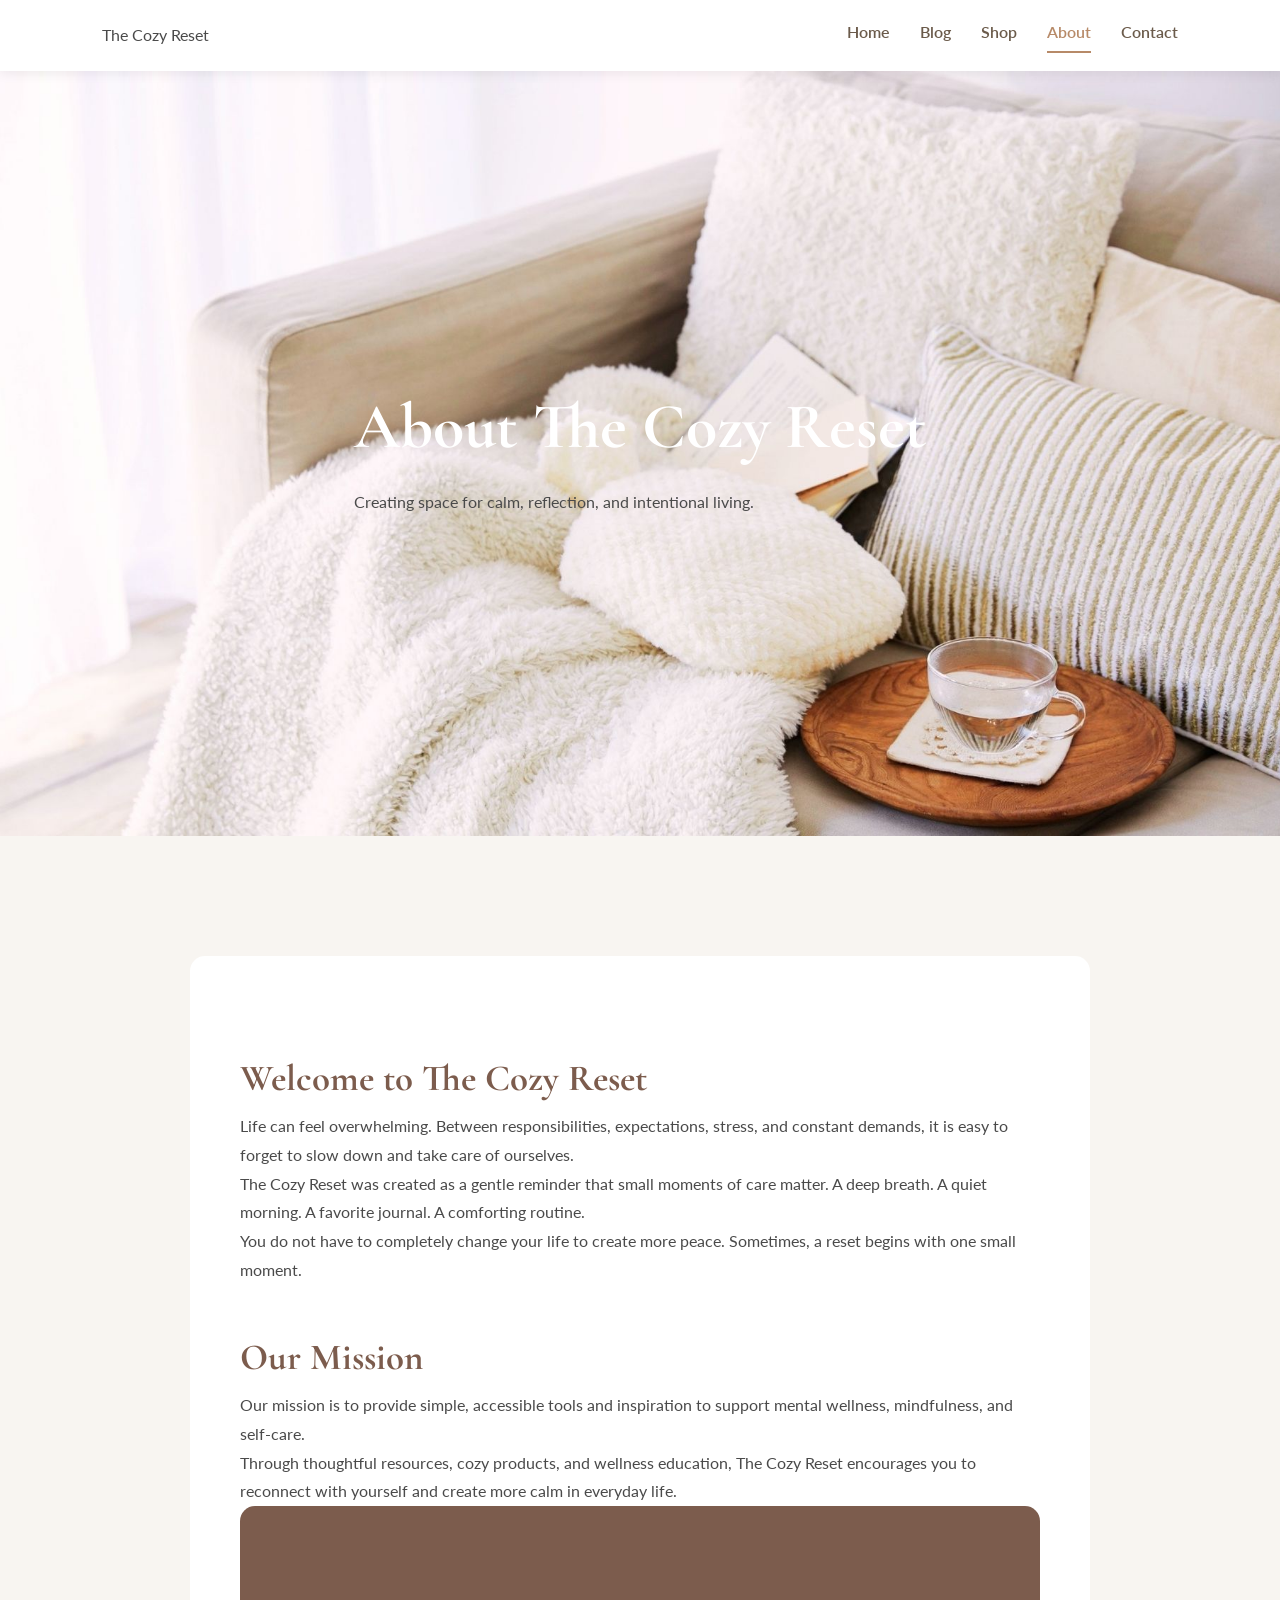
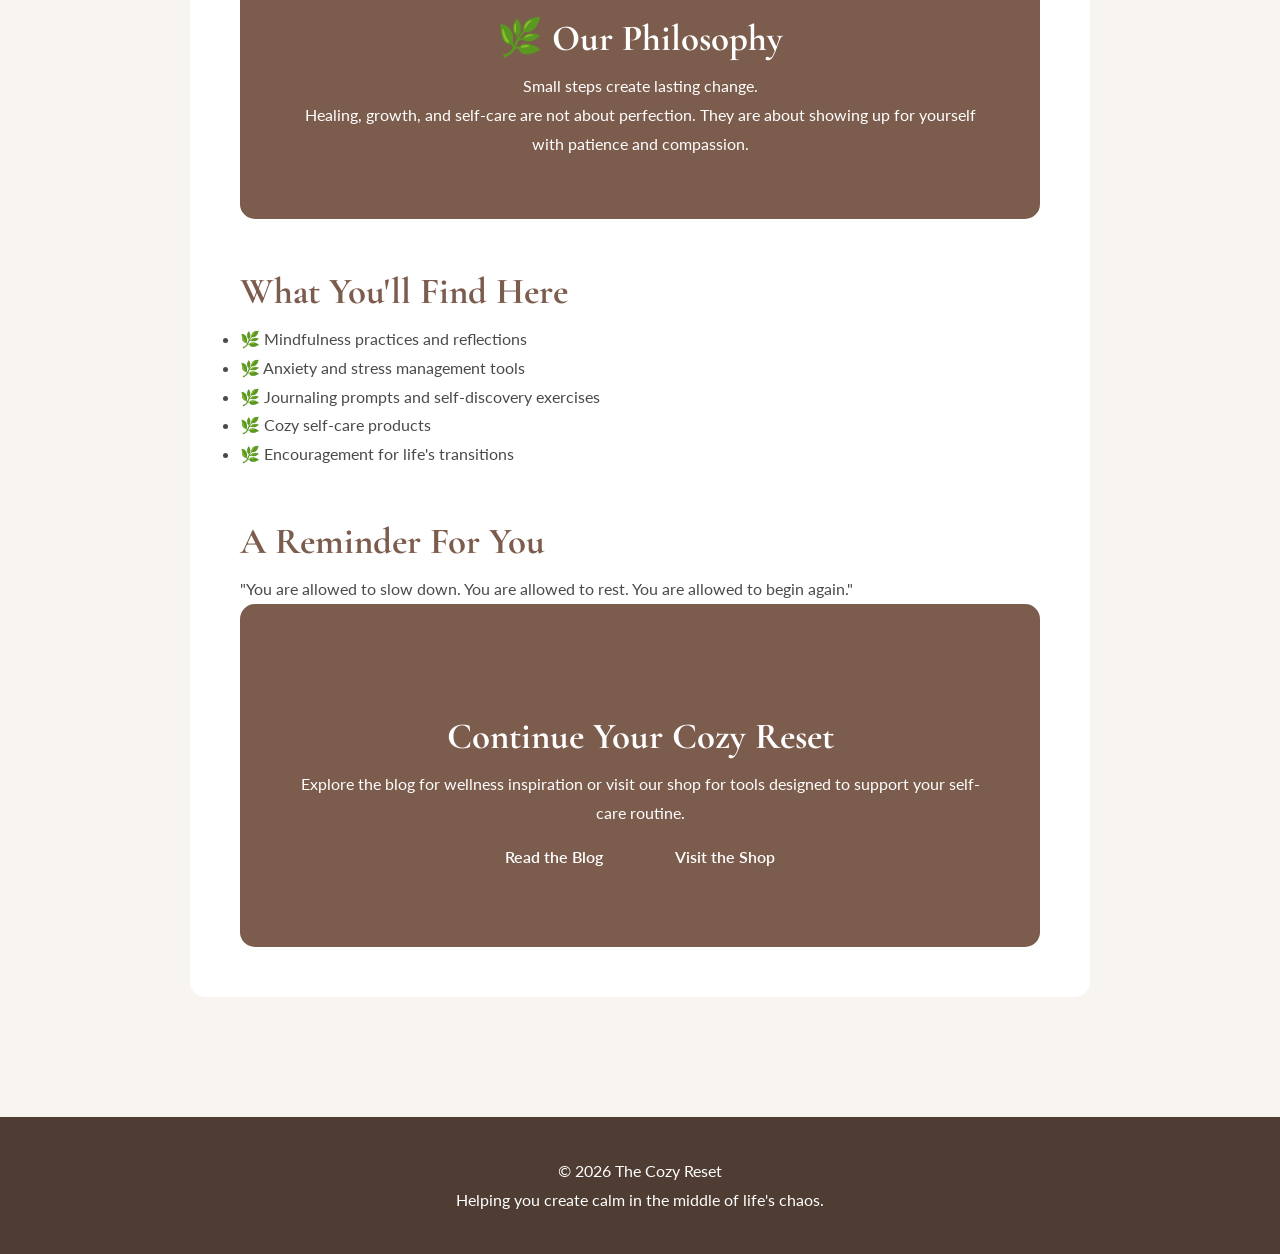
==== about.html @ 55be6991 "Add page hero overlay to about.html" ====
<!DOCTYPE html>
<html lang="en">

<head>

<meta charset="UTF-8">

<meta name="viewport" content="width=device-width, initial-scale=1.0">

<title>About The Cozy Reset</title>

<link rel="stylesheet" href="css/style.css">

</head>


<body>


<header>

<div class="logo">
The Cozy Reset
</div>


<nav>

<a href="index.html">Home</a>

<a href="blog.html">Blog</a>

<a href="shop.html">Shop</a>

<a href="about.html" class="active">About</a>

<a href="contact.html">Contact</a>

</nav>

</header>





<section class="hero">
    <div class="page-hero-overlay">

<div>

<h1>
About The Cozy Reset
</h1>

<p>
Creating space for calm, reflection, and intentional living.
</p>

</div>

</section>







<section class="section">


<div class="article">


<h2>
Welcome to The Cozy Reset
</h2>


<p>
Life can feel overwhelming. Between responsibilities, expectations, stress, and constant demands, it is easy to forget to slow down and take care of ourselves.
</p>


<p>
The Cozy Reset was created as a gentle reminder that small moments of care matter. A deep breath. A quiet morning. A favorite journal. A comforting routine.
</p>


<p>
You do not have to completely change your life to create more peace. Sometimes, a reset begins with one small moment.
</p>






<h2>
Our Mission
</h2>


<p>
Our mission is to provide simple, accessible tools and inspiration to support mental wellness, mindfulness, and self-care.
</p>


<p>
Through thoughtful resources, cozy products, and wellness education, The Cozy Reset encourages you to reconnect with yourself and create more calm in everyday life.
</p>






<div class="shop-box">


<h2>
🌿 Our Philosophy
</h2>


<p>
Small steps create lasting change.
</p>


<p>
Healing, growth, and self-care are not about perfection.
They are about showing up for yourself with patience and compassion.
</p>


</div>







<h2>
What You'll Find Here
</h2>


<ul>

<li>
🌿 Mindfulness practices and reflections
</li>

<li>
🌿 Anxiety and stress management tools
</li>

<li>
🌿 Journaling prompts and self-discovery exercises
</li>

<li>
🌿 Cozy self-care products
</li>

<li>
🌿 Encouragement for life's transitions
</li>

</ul>







<h2>
A Reminder For You
</h2>


<blockquote>

"You are allowed to slow down.
You are allowed to rest.
You are allowed to begin again."

</blockquote>







<div class="shop-box">


<h2>
Continue Your Cozy Reset
</h2>


<p>
Explore the blog for wellness inspiration or visit our shop for tools designed to support your self-care routine.
</p>


<a class="btn" href="blog.html">
Read the Blog
</a>


<a class="btn btn-light" href="shop.html">
Visit the Shop
</a>


</div>




</div>


</section>






<footer>


<p>
© 2026 The Cozy Reset
</p>


<p>
Helping you create calm in the middle of life's chaos.
</p>


</footer>



</body>

</html>
---- css/style.css ----
/* ==================================
   THE COZY RESET
   Main Website Styles
================================== */

@import url('https://fonts.googleapis.com/css2?family=Cormorant+Garamond:wght@400;500;600;700&family=Lato:wght@300;400;700&display=swap');


:root {
    --cream: #F8F5F1;
    --white: #FFFFFF;
    --brown: #7C5C4D;
    --sage: #A3B18A;
    --beige: #E6D8C9;
    --light: #F3EEE8;
    --text: #4A4A4A;
}


/* RESET */

* {
    margin:0;
    padding:0;
    box-sizing:border-box;
}


body {
    background:var(--cream);
    color:var(--text);
    font-family:'Lato', sans-serif;
    line-height:1.8;
}


h1,
h2,
h3 {
    font-family:'Cormorant Garamond', serif;
    color:var(--brown);
}


a {
    text-decoration:none;
    color:inherit;
}


/* ==================================
   HEADER
================================== */

header {
    background: #ffffff;
    padding: 18px 8%;
    display: flex;
    justify-content: space-between;
    align-items: center;
    position: sticky;
    top: 0;
    z-index: 1000;
    box-shadow: 0 2px 12px rgba(0,0,0,.08);
}

.logo img{
    height:60px;
    width:auto;
}

nav{
    display:flex;
    gap:30px;
}

nav a {
    color: #6b5b4b;
    text-decoration: none;
    font-weight: 600;
    transition: color 0.25s ease;
}

nav a:hover {
    color: #b78a68;
}

nav a.active {
    color: #b78a68;
    border-bottom: 2px solid #b78a68;
    padding-bottom: 4px;
}


/* ==================================
   BUTTONS
================================== */


.btn{

    display:inline-block;

    padding:15px 34px;

    background:#7c5c4d;

    color:white;

    text-decoration:none;

    border-radius:40px;

    font-weight:600;

    transition:.3s;

}

.btn:hover{

    transform:translateY(-3px);

    background:#6b4d40;

}

.btn-outline{

    background:transparent;

    border:2px solid white;

}

.btn-outline:hover{

    background:white;

    color:#7c5c4d;

}




/* ==========================
   HERO
========================== */

.hero{

    position:relative;

    min-height:85vh;

    background:url("../images/home-hero.jpg") center center/cover no-repeat;

    display:flex;

    align-items:center;

    justify-content:center;

}

.hero-overlay{

    position:absolute;

    inset:0;

    background:rgba(0,0,0,.35);

    display:flex;

    align-items:center;

    justify-content:center;

    padding:40px;

}

.hero-content{

    max-width:700px;

    text-align:center;

    color:white;

}

.hero-kicker{

    text-transform:uppercase;

    letter-spacing:3px;

    font-size:.95rem;

    margin-bottom:20px;

    opacity:.9;

}

.hero h1{

    font-size:4rem;

    line-height:1.15;

    margin-bottom:25px;

    color:white;

}

.hero-text{

    font-size:1.2rem;

    line-height:1.8;

    margin-bottom:40px;

}

.hero-buttons{

    display:flex;

    justify-content:center;

    gap:20px;

    flex-wrap:wrap;

}

/* ==========================
   START YOUR RESET
========================== */

.start-reset{

    padding:90px 8%;

    background:#faf7f3;

}

.section-title{

    text-align:center;

    max-width:700px;

    margin:0 auto 60px;

}

.eyebrow{

    letter-spacing:3px;

    text-transform:uppercase;

    color:#b78a68;

    font-size:.85rem;

    margin-bottom:15px;

}

.section-title h2{

    font-size:2.7rem;

    color:#7c5c4d;

    margin-bottom:20px;

}

.section-intro{

    font-size:1.1rem;

    line-height:1.8;

    color:#666;

}

.card-grid{

    display:grid;

    grid-template-columns:repeat(auto-fit,minmax(280px,1fr));

    gap:30px;

}

.feature-card{

    background:white;

    border-radius:18px;

    padding:40px;

    text-decoration:none;

    color:#555;

    box-shadow:0 12px 30px rgba(0,0,0,.08);

    transition:.3s;

}

.feature-card:hover{

    transform:translateY(-8px);

}

.feature-icon{

    font-size:2.8rem;

    margin-bottom:20px;

}

.feature-card h3{

    color:#7c5c4d;

    margin-bottom:15px;

}

.feature-card p{

    line-height:1.8;

    margin-bottom:25px;

}

.feature-card span{

    font-weight:600;

    color:#b78a68;

}

.disabled-card{

    opacity:.85;

    cursor:default;

}

.disabled-card:hover{

    transform:none;

}

/* ==========================
   FEATURED BLOG
========================== */

.featured-blog{

    padding:90px 8%;

    background:white;

}


.blog-cards{

    display:grid;

    grid-template-columns:repeat(auto-fit,minmax(320px,1fr));

    gap:40px;

}



.blog-card{

    background:#faf7f3;

    border-radius:18px;

    overflow:hidden;

    box-shadow:0 10px 25px rgba(0,0,0,.08);

    transition:.3s;

}



.blog-card:hover{

    transform:translateY(-8px);

}



.blog-card img{

    width:100%;

    height:260px;

    object-fit:cover;

}



.blog-card-content{

    padding:30px;

}



.category{

    text-transform:uppercase;

    letter-spacing:2px;

    font-size:.8rem;

    color:#b78a68;

    margin-bottom:12px;

}



.blog-card h3{

    color:#7c5c4d;

    font-size:1.7rem;

    margin-bottom:15px;

}



.blog-card p{

    line-height:1.7;

}



.blog-card a{

    color:#7c5c4d;

    font-weight:bold;

    text-decoration:none;

}


.blog-card a:hover{

    color:#b78a68;

}


/* ==========================
   FEATURED SHOP
========================== */

.featured-shop{

    padding:90px 8%;

    background:#faf7f3;

}



.shop-cards{

    display:grid;

    grid-template-columns:repeat(auto-fit,minmax(250px,1fr));

    gap:30px;

    margin-bottom:50px;

}



.shop-card{

    background:white;

    padding:40px 30px;

    border-radius:18px;

    text-align:center;

    box-shadow:0 10px 25px rgba(0,0,0,.06);

    transition:.3s;

}



.shop-card:hover{

    transform:translateY(-6px);

}



.shop-icon{

    font-size:3rem;

    margin-bottom:20px;

}



.shop-card h3{

    color:#7c5c4d;

    margin-bottom:15px;

}



.shop-card p{

    line-height:1.7;

}



.shop-button{

    text-align:center;

}

/* ==================================
   SECTIONS
================================== */


.section {

    padding:70px 8%;

}


.section-title {

    text-align:center;
    margin-bottom:40px;

}


.section-title h2 {

    font-size:3rem;

}



/* ==================================
   CARDS
================================== */


.card-grid {

    display:grid;

    grid-template-columns:
    repeat(auto-fit,minmax(280px,1fr));

    gap:30px;

}



.card {

    background:white;

    border-radius:15px;

    overflow:hidden;

    box-shadow:
    0 10px 25px rgba(0,0,0,.08);

}



.card img {

    width:100%;
    height:220px;
    object-fit:cover;

}



.card-content {

    padding:25px;

}


.card h3 {

    font-size:2rem;

}



/* ==================================
   BLOG POSTS
================================== */


.article {

    max-width:900px;

    margin:50px auto;

    background:white;

    padding:50px;

    border-radius:15px;

}


.article h1 {

    font-size:3.5rem;
    text-align:center;

}


.article h2 {

    margin-top:40px;

    font-size:2.3rem;

}


.article img {

    width:100%;
    border-radius:12px;

}



/* ==================================
   SHOP CTA
================================== */


.shop-box {

    background:var(--brown);

    color:white;

    text-align:center;

    padding:60px;

    border-radius:15px;

}


.shop-box h2 {

    color:white;

}



/* ==================================
   FOOTER
================================== */


footer {

    background:#4f3c32;

    color:white;

    padding:40px 8%;

    text-align:center;

}


/* ==================================
   MOBILE
================================== */


@media(max-width:768px){


header {

    flex-direction:column;

}


nav {

    margin-top:15px;

}


nav a {

    margin:10px;

}


.hero h1 {

    font-size:2.8rem;

}


.section-title h2 {

    font-size:2.2rem;

}


.article {

    margin:20px;

    padding:30px;

}


}


@media(max-width:768px){

.hero{

    min-height:75vh;

}

.hero h1{

    font-size:2.5rem;

}

.hero-text{

    font-size:1rem;

}

.hero-buttons{

    flex-direction:column;

    align-items:center;

}

}
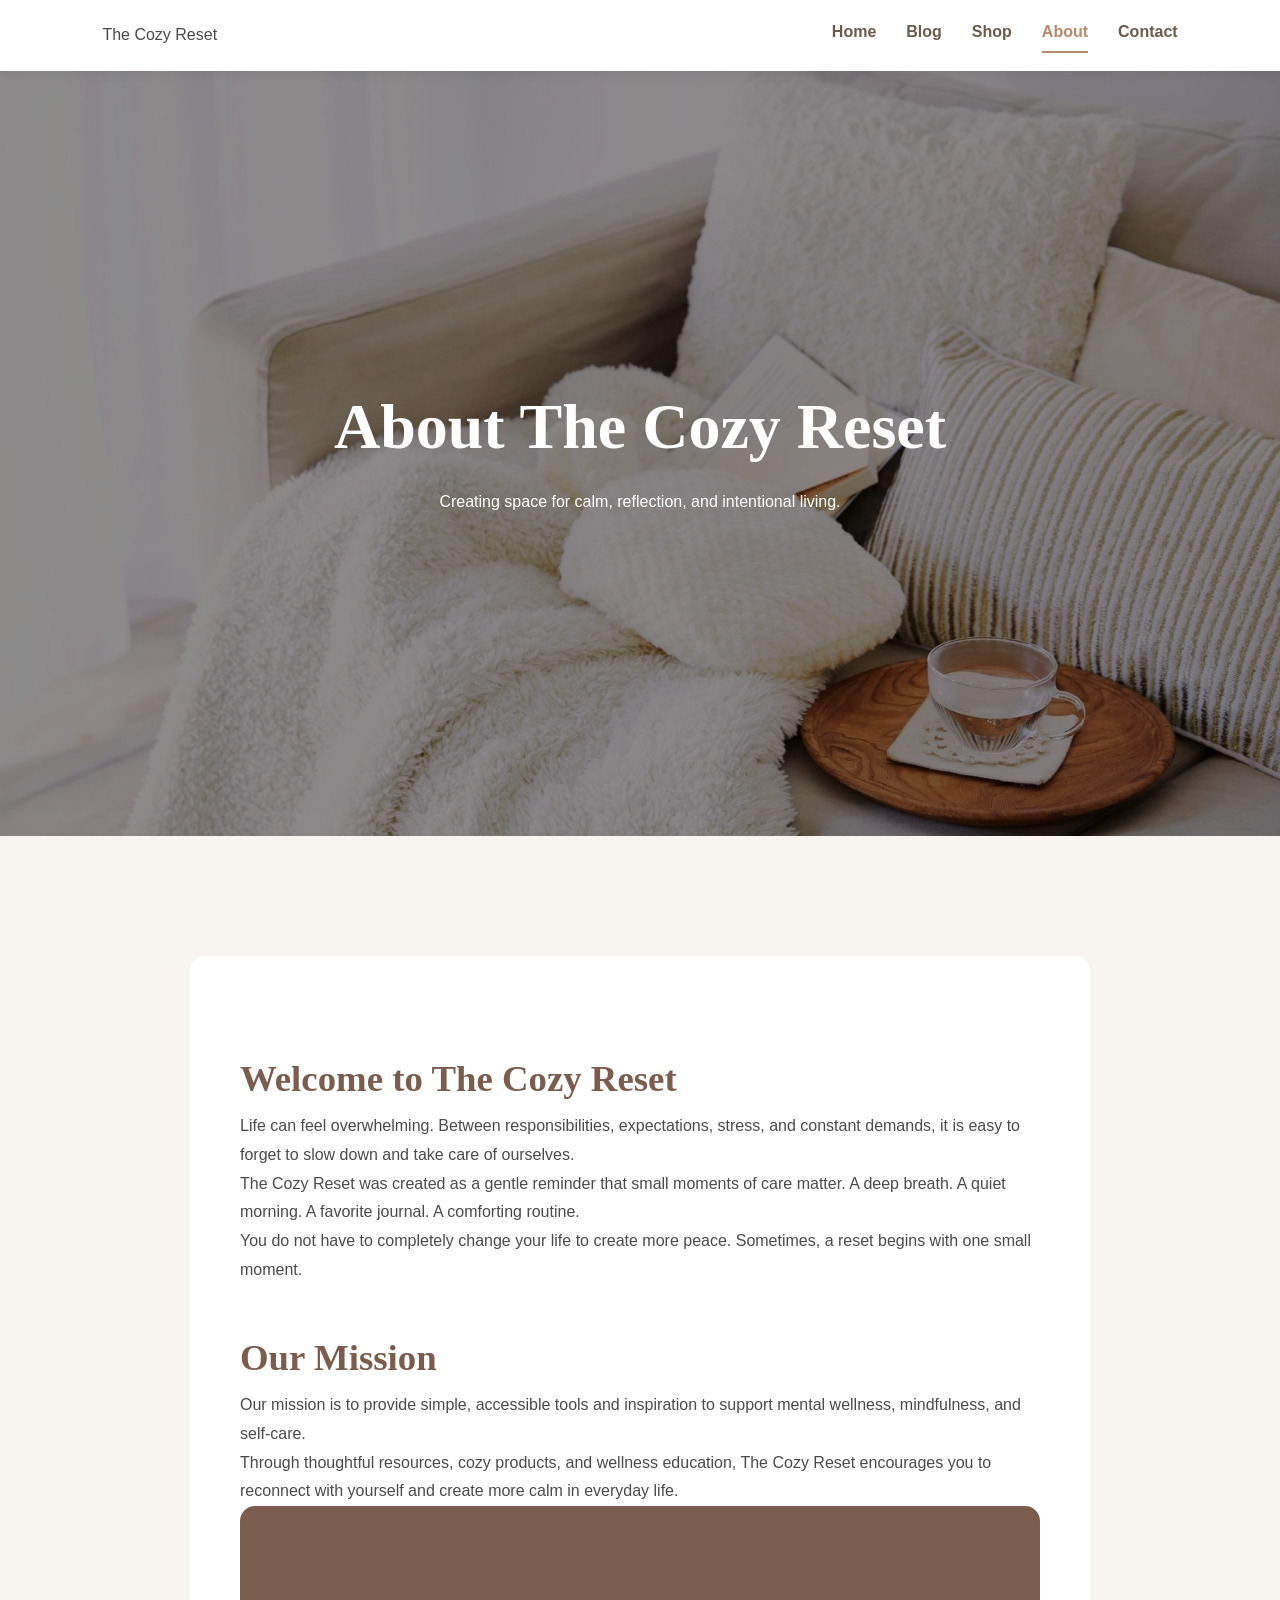
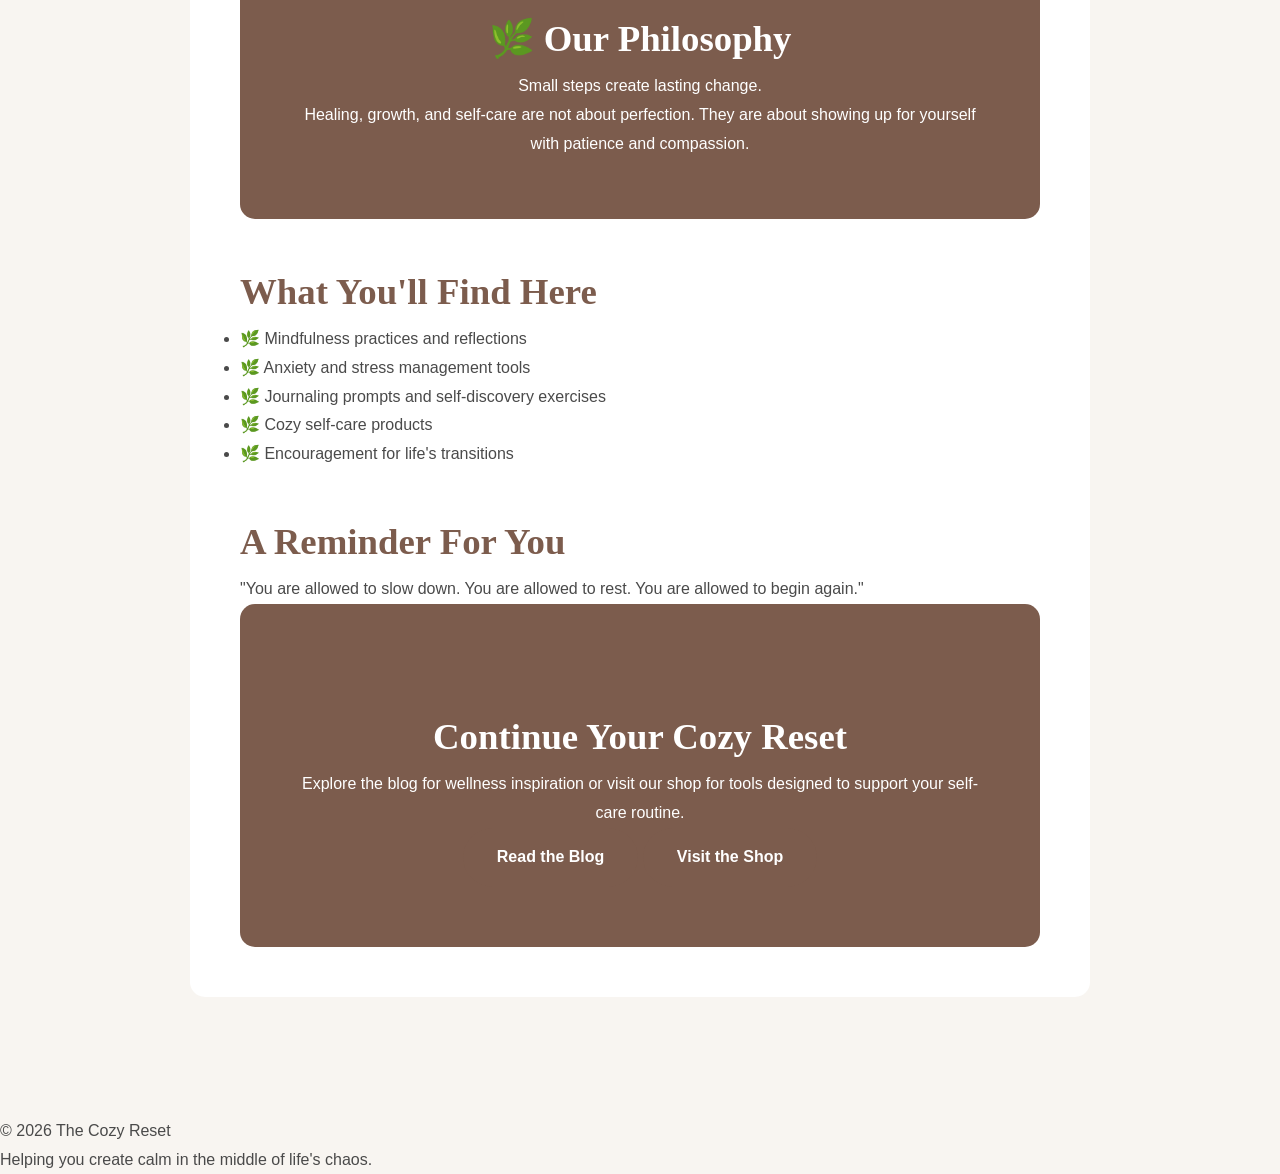
==== commit 058f8212: "Update page title for about.html" ====
--- a/about.html
+++ b/about.html
@@ -7,8 +7,8 @@
 
 <meta name="viewport" content="width=device-width, initial-scale=1.0">
 
-<title>About The Cozy Reset</title>
-
+<title>About The Cozy Reset | Creating Calm in Everyday Life</title>
+    
 <link rel="stylesheet" href="css/style.css">
 
 </head>
--- a/css/style.css
+++ b/css/style.css
@@ -1,3 +1,30 @@
+/* ==========================
+   PAGE FADE IN
+========================== */
+
+body{
+
+    animation:fadeIn .6s ease-in;
+
+}
+
+
+@keyframes fadeIn{
+
+    from{
+
+        opacity:0;
+
+    }
+
+    to{
+
+        opacity:1;
+
+    }
+
+}
+
 /* ==================================
    THE COZY RESET
    Main Website Styles
@@ -241,6 +268,79 @@
 }
 
 /* ==========================
+   INTERNAL PAGE HERO BANNERS
+========================== */
+
+
+.page-hero{
+
+    min-height:350px;
+
+    background:url("../images/home-hero.jpg") center/cover no-repeat;
+
+    position:relative;
+
+    display:flex;
+
+    align-items:center;
+
+    justify-content:center;
+
+}
+
+
+
+.page-hero-overlay{
+
+    position:absolute;
+
+    inset:0;
+
+    background:rgba(0,0,0,.45);
+
+    display:flex;
+
+    flex-direction:column;
+
+    justify-content:center;
+
+    align-items:center;
+
+    text-align:center;
+
+    padding:40px;
+
+    color:white;
+
+}
+
+
+
+.page-hero h1{
+
+    color:white;
+
+    font-size:3rem;
+
+    margin-bottom:15px;
+
+}
+
+
+
+.page-hero p{
+
+    color:white;
+
+    max-width:650px;
+
+    font-size:1.2rem;
+
+    line-height:1.7;
+
+}
+
+/* ==========================
    START YOUR RESET
 ========================== */
 
@@ -587,6 +687,236 @@
 
 }
 
+/* ==========================
+   HOME ABOUT SECTION
+========================== */
+
+
+.home-about{
+
+padding:100px 8%;
+
+background:#FFFFFF;
+
+}
+
+
+
+.about-content{
+
+display:grid;
+
+grid-template-columns:1fr 1fr;
+
+gap:60px;
+
+align-items:center;
+
+}
+
+
+
+.about-text h2{
+
+font-family:'Cormorant',serif;
+
+font-size:42px;
+
+line-height:1.3;
+
+color:#7C5C4D;
+
+margin-bottom:25px;
+
+}
+
+
+
+.about-text p{
+
+font-size:17px;
+
+line-height:1.9;
+
+color:#555;
+
+margin-bottom:20px;
+
+}
+
+
+
+.about-image img{
+
+width:100%;
+
+border-radius:20px;
+
+box-shadow:0 15px 35px rgba(0,0,0,.10);
+
+}
+
+
+
+@media(max-width:768px){
+
+
+.about-content{
+
+grid-template-columns:1fr;
+
+}
+
+
+.about-text h2{
+
+font-size:34px;
+
+}
+
+
+}
+
+/* ==========================
+   COZY COMMUNITY
+========================== */
+
+.cozy-community{
+
+    padding:100px 8%;
+
+    background:#A8B89A;
+
+    text-align:center;
+
+}
+
+
+.community-content{
+
+    max-width:700px;
+
+    margin:auto;
+
+}
+
+
+.community-content .eyebrow{
+
+    color:#FFFFFF;
+
+}
+
+
+.community-content h2{
+
+    font-family:'Cormorant', serif;
+
+    font-size:42px;
+
+    color:#FFFFFF;
+
+    margin-bottom:20px;
+
+}
+
+
+.community-content > p{
+
+    color:#FFFFFF;
+
+    font-size:17px;
+
+    line-height:1.8;
+
+    margin-bottom:30px;
+
+}
+
+
+.newsletter-form{
+
+    display:flex;
+
+    max-width:600px;
+
+    margin:0 auto 15px;
+
+    gap:10px;
+
+}
+
+
+.newsletter-form input{
+
+    flex:1;
+
+    padding:16px 20px;
+
+    border:none;
+
+    border-radius:30px;
+
+    font-family:'Poppins', sans-serif;
+
+    font-size:15px;
+
+    outline:none;
+
+}
+
+
+.newsletter-form .btn{
+
+    border:none;
+
+    cursor:pointer;
+
+    background:#7C5C4D;
+
+    color:#FFFFFF;
+
+}
+
+
+.newsletter-form .btn:hover{
+
+    background:#5F4539;
+
+}
+
+
+.privacy-note{
+
+    font-size:13px !important;
+
+    opacity:.9;
+
+}
+
+
+@media(max-width:768px){
+
+    .newsletter-form{
+
+        flex-direction:column;
+
+    }
+
+    .newsletter-form input,
+    .newsletter-form .btn{
+
+        width:100%;
+
+    }
+
+    .community-content h2{
+
+        font-size:34px;
+
+    }
+
+}
 /* ==================================
    SECTIONS
 ================================== */
@@ -747,20 +1077,233 @@
 
 
 
-/* ==================================
-   FOOTER
-================================== */
-
-
-footer {
-
-    background:#4f3c32;
-
-    color:white;
-
-    padding:40px 8%;
-
-    text-align:center;
+/* ==========================
+   SITE FOOTER
+========================== */
+
+.site-footer{
+
+    background:#7C5C4D;
+
+    color:#FFFFFF;
+
+    padding:70px 8% 25px;
+
+}
+
+
+.footer-content{
+
+    max-width:1200px;
+
+    margin:auto;
+
+    display:grid;
+
+    grid-template-columns:2fr 1fr 1fr 1fr;
+
+    gap:50px;
+
+    padding-bottom:50px;
+
+}
+
+
+.footer-brand h2{
+
+    font-family:'Cormorant', serif;
+
+    font-size:38px;
+
+    color:#FFFFFF;
+
+    margin-bottom:15px;
+
+}
+
+
+.footer-brand p{
+
+    max-width:300px;
+
+    color:#F5F2EC;
+
+    line-height:1.8;
+
+}
+
+
+.footer-column{
+
+    display:flex;
+
+    flex-direction:column;
+
+}
+
+
+.footer-column h3{
+
+    font-family:'Cormorant', serif;
+
+    font-size:24px;
+
+    color:#FFFFFF;
+
+    margin-bottom:18px;
+
+}
+
+
+.footer-column a{
+
+    color:#F5F2EC;
+
+    text-decoration:none;
+
+    margin-bottom:10px;
+
+    transition:.3s;
+
+}
+
+
+.footer-column a:hover{
+
+    color:#A8B89A;
+
+}
+
+
+.footer-bottom{
+
+    max-width:1200px;
+
+    margin:auto;
+
+    padding-top:25px;
+
+    border-top:1px solid rgba(255,255,255,.25);
+
+    display:flex;
+
+    justify-content:space-between;
+
+    align-items:center;
+
+    gap:20px;
+
+}
+
+
+.footer-bottom p{
+
+    margin:0;
+
+    color:#F5F2EC;
+
+    font-size:14px;
+
+}
+
+
+.footer-legal{
+
+    display:flex;
+
+    gap:25px;
+
+}
+
+
+.footer-legal a{
+
+    color:#F5F2EC;
+
+    text-decoration:none;
+
+    font-size:14px;
+
+}
+
+
+.footer-legal a:hover{
+
+    color:#A8B89A;
+
+}
+
+
+@media(max-width:768px){
+
+    .footer-content{
+
+        grid-template-columns:1fr 1fr;
+
+        gap:35px;
+
+    }
+
+
+    .footer-brand{
+
+        grid-column:1 / -1;
+
+    }
+
+
+    .footer-bottom{
+
+        flex-direction:column;
+
+        text-align:center;
+
+    }
+
+
+    .footer-legal{
+
+        flex-direction:column;
+
+        gap:10px;
+
+        text-align:center;
+
+    }
+
+}
+
+
+@media(max-width:500px){
+
+    .footer-content{
+
+        grid-template-columns:1fr;
+
+        text-align:center;
+
+    }
+
+
+    .footer-brand{
+
+        grid-column:auto;
+
+    }
+
+
+    .footer-brand p{
+
+        margin:auto;
+
+    }
+
+
+    .footer-column{
+
+        align-items:center;
+
+    }
 
 }
 
@@ -849,3 +1392,112 @@
 }
 
 }
+
+/* ==========================
+   POLICY PAGES
+========================== */
+
+.policy-page{
+
+    max-width:900px;
+
+    margin:70px auto;
+
+    padding:50px;
+
+    background:#FFFFFF;
+
+    border-radius:18px;
+
+    box-shadow:0 10px 30px rgba(0,0,0,.06);
+
+}
+
+
+.policy-page h2{
+
+    font-family:'Cormorant', serif;
+
+    font-size:32px;
+
+    color:#7C5C4D;
+
+    margin-top:40px;
+
+    margin-bottom:15px;
+
+}
+
+
+.policy-page h2:first-child{
+
+    margin-top:0;
+
+}
+
+
+.policy-page p{
+
+    color:#555;
+
+    font-size:16px;
+
+    line-height:1.9;
+
+    margin-bottom:20px;
+
+}
+
+
+.policy-page ul{
+
+    margin:20px 0 30px 25px;
+
+}
+
+
+.policy-page li{
+
+    margin-bottom:12px;
+
+    color:#555;
+
+}
+
+
+.policy-page a{
+
+    color:#7C5C4D;
+
+    font-weight:600;
+
+    text-decoration:none;
+
+}
+
+
+.policy-page a:hover{
+
+    color:#A8B89A;
+
+}
+
+
+@media(max-width:768px){
+
+    .policy-page{
+
+        margin:30px 20px;
+
+        padding:30px 25px;
+
+    }
+
+
+    .policy-page h2{
+
+        font-size:28px;
+
+    }
+
+}
